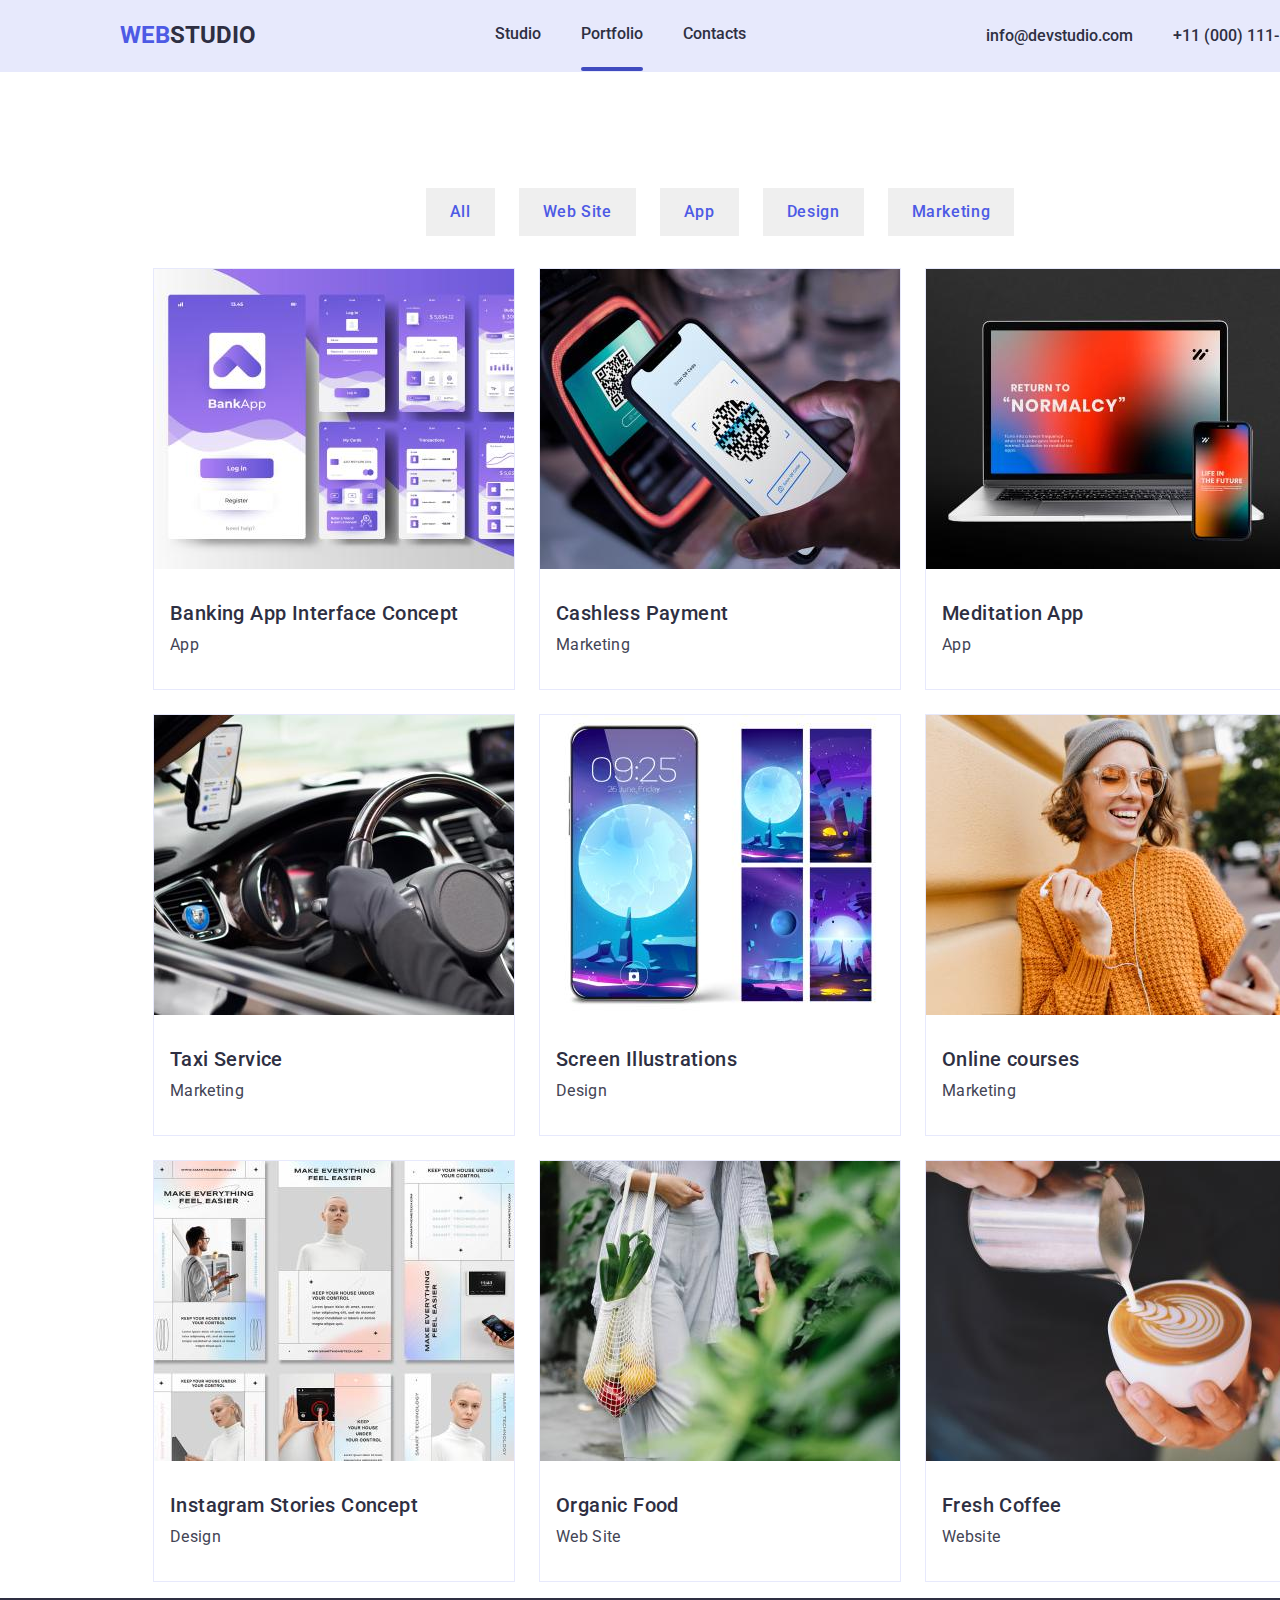
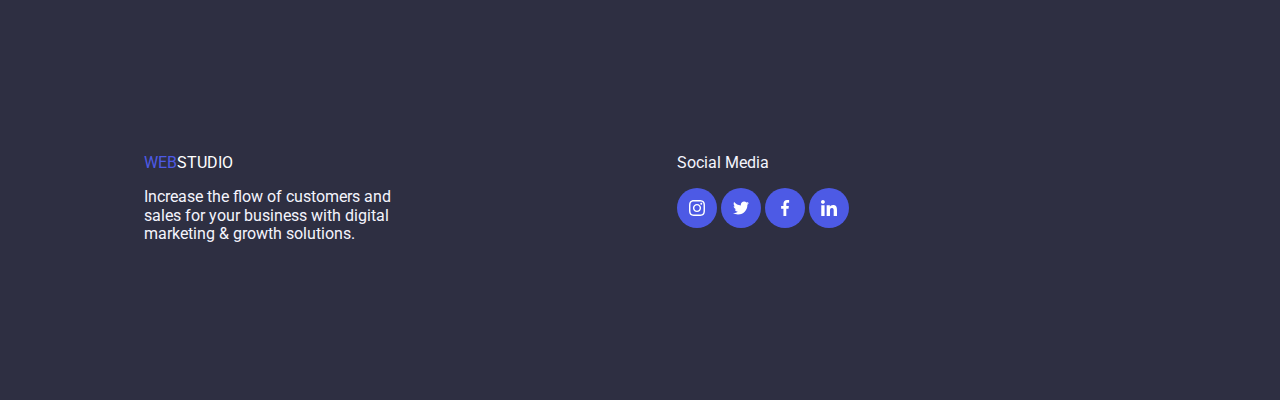
==== portfolio.html @ 2156551a "Initial commit" ====
<!DOCTYPE html>
<html lang="en">
<head>
    <meta charset="UTF-8">
    <meta name="viewport" content="width=device-width, initial-scale=1.0">
    <title>Portfolio</title>
    <!--CSS Link-->
    <link rel="stylesheet" href="css/styles.css"/>
    <link rel="stylesheet" href="css/modern-normalize.css"/>

    <!--Roboto Font Link-->
    <link rel="preconnect" href="https://fonts.googleapis.com"/>
    <link rel="preconnect" href="https://fonts.gstatic.com" crossorigin/>
    <link href="https://fonts.googleapis.com/css2?family=Roboto:wght@400;500;700;900&display=swap" rel="stylesheet"/>
    
    <!--Raleway Font Link-->
    <link rel="preconnect" href="https://fonts.googleapis.com"/>
    <link rel="preconnect" href="https://fonts.gstatic.com" crossorigin/>
    <link href="https://fonts.googleapis.com/css2?family=Raleway:wght@800&display=swap" rel="stylesheet"/>
    
</head>
<body>
    <header class ="NavBar">
        <!--Changes Sample-->
        <!--LOGO-->
          <a class="logo" href="#"><span>WEB</span>STUDIO</a>
    
          <!--Menu Navi-->
          <nav class="menu">
            <ul class="navi-menu">
              <li><a href="index.html" class="nav-link">Studio</a></li>
              <li><a href="portfolio.html" target="_self" class="nav-link active">Portfolio</a></li>
              <li><a href="#contacts" class="nav-link">Contacts</a></li>
            </ul>
          </nav>
    
          <!--Contacts-->
          <ul class="contacts">
            <li class="contacts-detail">
              <address>
                <a href="mailto:info@devstudio.com">info@devstudio.com</a>
              </address>
            </li>
            <li><a href="tel:+1100011111">+11 (000) 111-11-11</a></li>
          </ul>
        </header>
    <main>

      <!--Seacrch Tab Div-->
      <div class="Search-Tab">
        <ul class="search-tab-list">
          <li><button class="search-list-btn">All</button></li>
          <li><button class="search-list-btn">Web Site</button></li>
          <li><button class="search-list-btn">App</button></li>
          <li><button class="search-list-btn">Design</button></li>
          <li><button class="search-list-btn">Marketing</button></li>
        </ul>
      </div>
      <!--Prjiect Cards-->
      <div class="projects">
        <ul class="project-cards">

          <li class="project-card">
            <div class="project-image">
              <img src="./images/img (1).jpg" alt="Bank"/>
              <div class="proj-image-caption">
                <p>
                  14 Stylish and User-Friendly App Design Concepts · Task Manager App · Calorie Tracker App · Exotic Fruit Ecommerce App · Cloud Storage App
                </p>
              </div>
            </div>
            <!--Title Card-->
            <div class="project-card-name">
              <h3 class="card-name-title">Banking App Interface Concept</h3>
              <h3 class="project-category">App</h3>
            </div>
          </li>

          <li class="project-card">
            <div class="project-image">
              <img src="./images/imgCashless.jpg" alt="Cashless"/>
              <div class="proj-image-caption">
                <p>
                  14 Stylish and User-Friendly App Design Concepts · Task Manager App · Calorie Tracker App · Exotic Fruit Ecommerce App · Cloud Storage App
                </p>
              </div>
            </div>
            <div class="project-card-name">
              <h3 class="card-name-title">Cashless Payment</h3>
              <h3 class="project-category">Marketing</h3>
            </div>
          </li>
          
          <li class="project-card">
            <div class="project-image">
              <img src="./images/imglaptopPhone.jpg" alt="meditation"/>
              <div class="proj-image-caption">
                <p>
                  14 Stylish and User-Friendly App Design Concepts · Task Manager App · Calorie Tracker App · Exotic Fruit Ecommerce App · Cloud Storage App
                </p>
              </div>
            </div>
            <div class="project-card-name">
              <h3 class="card-name-title">Meditation App</h3>
              <h3 class="project-category">App</h3>
            </div>
          </li>

          <li class="project-card">
            <div class="project-image">
              <img src="./images/imgtaxi.jpg" alt="taxi-service"/>
              <div class="proj-image-caption">
                <p>
                  14 Stylish and User-Friendly App Design Concepts · Task Manager App · Calorie Tracker App · Exotic Fruit Ecommerce App · Cloud Storage App
                </p>
              </div>
            </div>
            <div class="project-card-name">
              <h3 class="card-name-title">Taxi Service</h3>
              <h3 class="project-category">Marketing</h3>
            </div>
          </li>

          <li class="project-card">
            <div class="project-image">
              <img src="./images/imgThemes.jpg" alt="themes"/>
              <div class="proj-image-caption">
                <p>
                  14 Stylish and User-Friendly App Design Concepts · Task Manager App · Calorie Tracker App · Exotic Fruit Ecommerce App · Cloud Storage App
                </p>
              </div>
            </div>
            <div class="project-card-name">
              <h3 class="card-name-title">Screen Illustrations</h3>
              <h3 class="project-category">Design</h3>
            </div>
          </li>

          <li class="project-card">
            <div class="project-image">
              <img src="./images/imgcourses.jpg" alt="courses"/>
              <div class="proj-image-caption">
                <p>
                  14 Stylish and User-Friendly App Design Concepts · Task Manager App · Calorie Tracker App · Exotic Fruit Ecommerce App · Cloud Storage App
                </p>
              </div>
            </div>
            <div class="project-card-name">
              <h3 class="card-name-title">Online courses</h3>
              <h3 class="project-category">Marketing</h3>
            </div>
          </li>

          <li class="project-card">
            <div class="project-image">
              <img src="./images/imgIGConcept.jpg" alt="IG-Concept"/>
               <div class="proj-image-caption">
                 <p>
                   14 Stylish and User-Friendly App Design Concepts · Task Manager App · Calorie Tracker App · Exotic Fruit Ecommerce App · Cloud Storage App
                 </p>
               </div>
             </div>
            <div class="project-card-name">
              <h3 class="card-name-title">Instagram Stories Concept</h3>
              <h3 class="project-category">Design</h3>
            </div>
          </li>

          <li class="project-card">
            <div class="project-image">
              <img src="./images/imgOrganic.jpg" alt="organic"/>
               <div class="proj-image-caption">
                 <p>
                   14 Stylish and User-Friendly App Design Concepts · Task Manager App · Calorie Tracker App · Exotic Fruit Ecommerce App · Cloud Storage App
                 </p>
               </div>
             </div>
            <div class="project-card-name">
              <h3 class="card-name-title">Organic Food</h3>
              <h3 class="project-category">Web Site</h3>
            </div>
          </li>

          <li class="project-card">
            <div class="project-image">
              <img src="./images/imgcoffee.jpg" alt="coffee"/>
               <div class="proj-image-caption">
                 <p>
                   14 Stylish and User-Friendly App Design Concepts · Task Manager App · Calorie Tracker App · Exotic Fruit Ecommerce App · Cloud Storage App
                 </p>
               </div>
             </div>
            <div class="project-card-name">
            <h3 class="card-name-title">Fresh Coffee</h3>
            <h3 class="project-category">Website</h3>
            </div>
          </li>

        </ul>

      </div>
    </main>
       <!--foorter-->
    <footer class="footer-end">
      <div>
      <div class="foot-header">
        <a class="logo-footer" href="#"><span>WEB</span>STUDIO</a>
      </div>
      <div class="footer-body">
        Increase the flow of customers and 
        sales for your business with digital 
        marketing & growth solutions.
      </div>
      </div>
  
      <div class="social-footer">
        <div class="social-header">Social Media</div>
        
        <div class="social-icon-div">
          <a href="#" class="social-icon-footer">
            <svg width="16" height="16">
              <use href="./images/icons.svg#instagram"></use>
            </svg>
          </a>
          <!--Twitter-->
          <a href="#" class="social-icon-footer">
            <svg width="16" height="16">
              <use href="./images/icons.svg#twitter-1"></use>
            </svg>
          </a>
          <!--Instagram-->
          <a href="#" class="social-icon-footer">
            <svg width="16" height="16">
              <use href="./images/icons.svg#facebook-1"></use>
            </svg>
          </a>
          <!--Linkin-->
          <a href="#" class="social-icon-footer">
            <svg width="16" height="16">
              <use href="./images/icons.svg#linkedin-1"></use>
            </svg>
          </a>
        </div>
      </div>
      </footer>
    <!--Modal-->
    <script src="./js/modal.js"></script>
</body>
</html>
---- css/styles.css ----
:root{
    --NAVY-BLUE: #2E2F42;
    --IRIS: #4D5AE5;
    --WHITE: #FFF;
    --CORNFLOWER: #E7E9FC;
    --CLOUD: #F4F4FD;
    --GREY: #2E2F42;
    --SLATE: #434455;
    --LIGHTSLATE:#8E8F99;
    --OCEAN: #404BBF;
}

*,
*::before,
*::after {
  box-sizing: border-box;
}

/*Body Default Value*/
body{
    font-family: roboto,sans-serif;
    font-size:16px;
    font-weight: 400;
    width: 1440px;
}

/* list style global*/
li{
    list-style: none;
}
ul{
    padding-left: 0%;
}
h2{
    color: var(--NAVY-BLUE);
    text-align: center;
    
    font-size: 36px;
    font-style: normal;
    font-weight: 700;
    line-height: 40px;
    letter-spacing: 0.72px;
    text-transform: capitalize;
}

h3{
    color: var(--NAVY-BLUE);
    font-size: 20px;
    font-style: normal;
    font-weight: 500;
    line-height: 24px; /* 120% */
    letter-spacing: 0.4px;
}

p{
    color:var(--SLATE);
}


/*Navigation*/

.NavBar{
    display: flex; 
    justify-content: space-around;
    height: 72px;
    align-items: center;  
    background-color: var(--CORNFLOWER);
}
.navi-menu{
    display: inline-flex;
    align-items: flex-start;
    gap: 40px;
}

.contacts{
    display: inline-flex;
    align-items: center;
    gap: 40px;
}


/* Nav Logo */

.logo{
    text-decoration: none;
    color: var(--NAVY-BLUE);
    font-weight: 700;
    font-size: 24px;
}
.logo span{
    color:var(--IRIS);
}
.navi-menu{
    margin-top: 0px;
    margin-bottom: 0px;
}
.navi-menu a{
    text-decoration: none;
    color: var(--NAVY-BLUE);
    font-weight: 500;
}

.contacts a{
    text-decoration: none;
    font-style: normal;
    color:var(--NAVY-BLUE);
    font-weight: 500;
    margin-top: none;
}

.nav-link:hover,
.nav-link:focus{
    color:var(--OCEAN);
}

.active{
    color:var(--OCEAN);
}
.active::after{
    content:" ";
    display:block;
    width:100%;
    height:4px;
    border-radius: 2px;
    background-color: var(--OCEAN);
    position: relative;
    top: 24px;
    
}


/*Order Service No Flex*/

.studio{
    background: linear-gradient(rgba(46, 47, 66, 0.70),rgba(46, 47, 66, 0.70)), url("../images/people-hero.png");
    position: relative;
    background-size: cover;
    padding-top: 188px;
    padding-bottom: 188px;
    color:var(--WHITE);
    flex-shrink: 0;
    text-align: center;
}


/*.header-solution{
    padding-top: 188px;
    padding-bottom: 188px;
    color:var(--WHITE);
    flex-shrink: 0;
    text-align: center;
}*/

.header-main{
    font-size: 56px;
    font-weight: 700;
    line-height: 60px;
    color: var(--WHITE);
}


/*Button Div+*/

.order{
    background-color: var(--IRIS);
    color: var(--WHITE);
    border-radius: 4px;
    padding: 16px 32px;
    text-align: center;
    box-shadow: 0px 4px 4px 0px rgba(0, 0, 0, 0.15);

}
.order{
    border-style: none;
    font-weight: 500;
}
.order:hover{
    background: var(--OCEAN);
}


/*Description*/

.head-content{
    padding-top: 120px;
    padding-bottom: 120px;
}

.studio-strat,
.studio-punc,
.studio-dili,
.studio-tech{
    display: inline-flex;
    width: 264px;
    flex-direction: column;
    align-items: flex-start;
    text-align: justify;
    gap: 8px;
}

.about-icon{
    width: 264px;
    height: 112px;
    text-align: center;
    padding: 24px 0;
    background-color: var(--CLOUD);
}

.studio-des{
    display: flex;
    flex-direction: row;
    gap:24px;
    justify-content: center;
}


/*Wha we are doing*/

.portfolio-doing{
    display: flex;
    flex-direction: row;
    gap: 24px;
    justify-content: center;
    padding-bottom: 76px;
}
.header-portfolio{
    padding: 120px;
}

/*Team Members*/

.header-team{
    padding-top: 120px;
    padding-bottom: 120px;
    background-color: var(--CORNFLOWER);
}

.team-members{
    display: flex;
    flex-direction: row;
    justify-content: center;
    gap: 24px;
}

.team-mark,
.team-tom,
.team-camila,
.team-daniel{
    display: flex;
    padding-bottom: 0px;
    flex-direction: column;
    justify-content: center;
    align-items: center;
    padding-bottom: 32px;
    /*Border*/
    border-radius: 0px 0px 4px 4px;
    background: var(--WHITE, #FFF);
    box-shadow: 0px 2px 1px 0px rgba(46, 47, 66, 0.08), 0px 1px 1px 0px rgba(46, 47, 66, 0.16), 0px 1px 6px 0px rgba(46, 47, 66, 0.08);
}

.social-icon{
    display: inline-flex;
    flex-direction: row;
    justify-content: space-around;
    align-items: center;
    gap:24px;
}

.team-social-icon{
    background-color: var(--IRIS);
    height:40px;
    width: 40px;
    border-radius:50%;
    display: flex;
    align-items: center;
    justify-content: center;
}
.team-social-icon svg{
    fill: var(--WHITE);
}

/*Client Styling*/
.client-list{
    display: flex;
    flex-direction: row;
    justify-content: center;
    padding-top: 112px;
    gap: 24px;
}

.customer{
    padding-top: 120px;
    padding-bottom: 120px;
}

.client-logo-box{
    fill: var(--LIGHTSLATE);
    padding: 16px 32px;
    border-radius: 4px;
    border: 1px solid var(--LIGHTSLATE);
}
/*Footer Section*/
.logo-footer{
    text-decoration: none;
    color:var(--WHITE);
}
.logo-footer span{
    color: var(--IRIS);
    text-decoration: none;
}


.footer-end{
    background-color: var(--NAVY-BLUE);
    color: var(--CLOUD);
    padding-top: 156px;
    padding-bottom: 156px;
    padding-left: 10%;
    display: flex;
    align-content: baseline;
}
.footer-body{
    padding-top:16px;
    width:264px;
}

.social-footer{
    padding-left: 269px;
}

.social-icon-div{
    padding-top: 16px;
}
.social-icon-footer{
    background-color: var(--IRIS);
    width: 40px;
    height: 40px;
    border-radius: 50%;
    display: inline-flex;
    justify-content: center;
    align-items: center;
}

.social-icon-footer svg{
    fill:var(--WHITE);
}


/* Portfolio Tab Style*/

.Search-Tab{
    text-align: center;
    width: 1440px;
    padding-top: 100px;
}

.search-tab-list{
    display: inline-flex;
    justify-content: center;
    align-items: center;
    flex-direction: row;
    gap: 24px;

}

.search-list-btn{
    display: flex;
    padding: 12px 24px;
    align-items: flex-start;
    border-style: none;

    color: var(--IRIS);
    text-align: center;
    font-family: Roboto;
    font-size: 16px;
    font-style: normal;
    font-weight: 500;
    line-height: 24px; /* 150% */
    letter-spacing: 0.64px;  
}
.search-list-btn:active{
    color: var(--WHITE);
    border-radius: 4px;
    background: var(--OCEAN);
    box-shadow:  0px 2px 2px 0px rgba(0, 0, 0, 0.12), 0px 2px 1px 0px rgba(0, 0, 0, 0.08), 0px 3px 1px 0px rgba(0, 0, 0, 0.10);
}

/*Project Cards*/

.project-cards{
    display: flex;
    flex-direction: row;
    flex-wrap: wrap;
    justify-content: center;
    gap: 24px;
}

.project-cards img{
    width: 360px;
    height: 300px;
    flex-shrink: 0;
    display: block;
}

.project-card{
    display: flex;
    flex-direction: column;
    gap: 32px;
    border: solid 1px var(--CORNFLOWER);
    background-color: var(--WHITE);
    padding-bottom: 32px;

}

.project-card-name{
    display: flex;
    flex-direction: column;
    justify-content: center;
    align-items: flex-start;
    align-self: stretch;
    padding: 0px 16px;
    gap: 8px;
}

.card-name-title{
    color: var(--NAVY-BLUE);
    margin: 0;
    font-family: Roboto;
    font-size: 20px;
    font-style: normal;
    font-weight: 500;
    line-height: 24px; /* 120% */
    letter-spacing: 0.4px;
}

.project-category{
    color: var(--SLATE);
    margin:0;
    font-family: Roboto;        
    font-size: 16px;
    font-style: normal;
    font-weight: 400;
    line-height: 24px; /* 150% */
    letter-spacing: 0.32px;
}

.project-card{
    overflow: hidden;

}
.project-image{
    position: relative;
    overflow: hidden;
}

.proj-image-caption{
    position:absolute;
    background-color: var(--IRIS);
    width: 100%;
    height: 100%;
    top: 0;
    left:0;
    opacity: 0;
    transform: translateY(100%);
    transition: transform 0.25s cubic-bezier(0.4, 0, 0.2, 1);
}

.proj-image-caption p{
    color:var(--CLOUD);
    padding: 40px 32px;
}

.project-card:hover .proj-image-caption{
    opacity:1;
    transform: translateY(0);
}

.project-card:hover{
    border: 1px solid var(--CLOUD);
    background: var(--WHITE);
    box-shadow: 0px 2px 1px 0px rgba(46, 47, 66, 0.08), 0px 1px 1px 0px rgba(46, 47, 66, 0.16), 0px 1px 6px 0px rgba(46, 47, 66, 0.08);
}

/*Modal*/

.backdrop-overlay{
    position: fixed;
    background-color: rgba(46,47,66,0.40);
    width: 100%;
    height: 100%;
    top:0;
    display: flex;
    justify-content: center;
    align-items: center;
    transition: opacity 250ms cubic-bezier(0.4, 0, 0.2, 1);
}

.modal-content{
    position:fixed;
    background-color: var(--WHITE);
    width: 408px;
    height: 584px;
    flex-shrink: 0;
    border-radius: 4px;
    display: flex;
    justify-content: center;
    align-items: flex-start;
    padding-top: 24px;
    padding-right: 24px;

}

.close-modal-btn{
    border-radius: 100%;
    width: 24px;
    height: 24px;
    display: inline-flex;
    justify-content: center;
    align-items: center;
    margin-left: auto;
    border: solid 1px transparent;
    cursor:pointer;
}
.close-modal-btn:hover{
    background-color: var(--IRIS);
}

.is-hidden{
    pointer-events: none;
    opacity: 0;
}
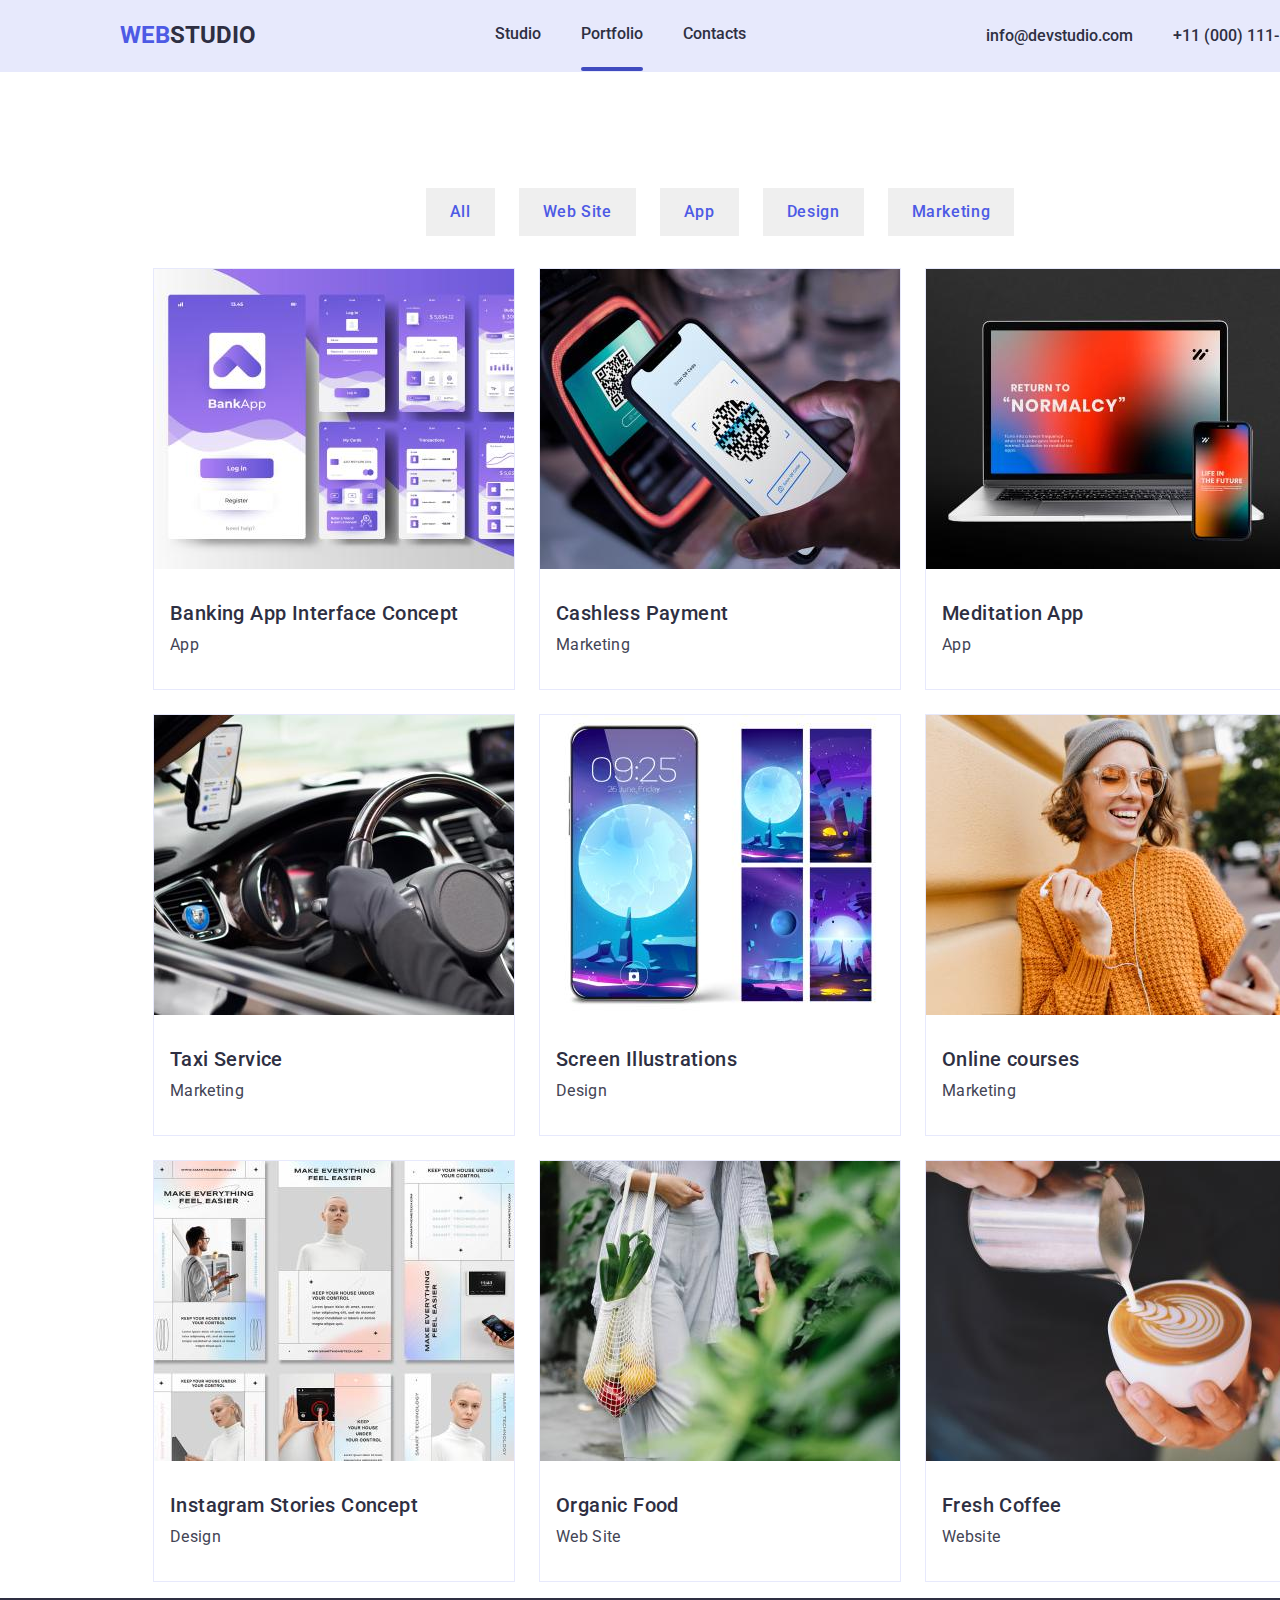
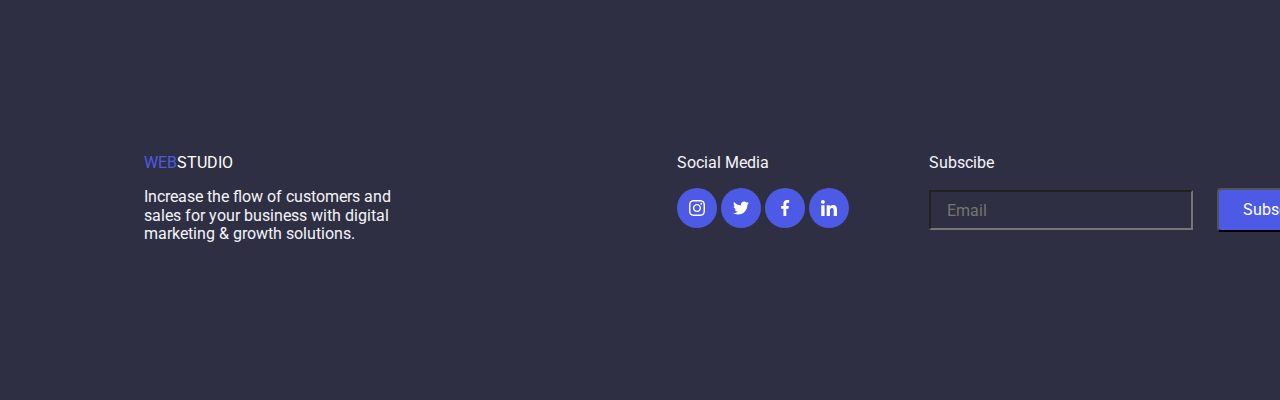
==== commit 9eb94529: "Footer Edit" ====
--- a/portfolio.html
+++ b/portfolio.html
@@ -201,48 +201,70 @@
       </div>
     </main>
        <!--foorter-->
-    <footer class="footer-end">
-      <div>
-      <div class="foot-header">
-        <a class="logo-footer" href="#"><span>WEB</span>STUDIO</a>
-      </div>
-      <div class="footer-body">
-        Increase the flow of customers and 
-        sales for your business with digital 
-        marketing & growth solutions.
-      </div>
-      </div>
-  
-      <div class="social-footer">
-        <div class="social-header">Social Media</div>
-        
-        <div class="social-icon-div">
-          <a href="#" class="social-icon-footer">
-            <svg width="16" height="16">
-              <use href="./images/icons.svg#instagram"></use>
-            </svg>
-          </a>
-          <!--Twitter-->
-          <a href="#" class="social-icon-footer">
-            <svg width="16" height="16">
-              <use href="./images/icons.svg#twitter-1"></use>
-            </svg>
-          </a>
-          <!--Instagram-->
-          <a href="#" class="social-icon-footer">
-            <svg width="16" height="16">
-              <use href="./images/icons.svg#facebook-1"></use>
-            </svg>
-          </a>
-          <!--Linkin-->
-          <a href="#" class="social-icon-footer">
-            <svg width="16" height="16">
-              <use href="./images/icons.svg#linkedin-1"></use>
-            </svg>
-          </a>
+       <footer class="footer-end">
+
+        <div class="first-footer">
+            <div class="foot-header">
+              <a class="logo-footer" href="#"><span>WEB</span>STUDIO</a>
+            </div>
+    
+            <div class="footer-body">
+              Increase the flow of customers and 
+              sales for your business with digital 
+              marketing & growth solutions.
+          </div>
         </div>
-      </div>
-      </footer>
+    
+        <div class="second-footer">
+    
+          <div class="social-container">
+          <div class="social-header">Social Media</div>
+          
+          <div class="social-icon-div">
+            <a href="#" class="social-icon-footer">
+              <svg width="16" height="16">
+                <use href="./images/icons.svg#instagram"></use>
+              </svg>
+            </a>
+            <!--Twitter-->
+            <a href="#" class="social-icon-footer">
+              <svg width="16" height="16">
+                <use href="./images/icons.svg#twitter-1"></use>
+              </svg>
+            </a>
+            <!--Instagram-->
+            <a href="#" class="social-icon-footer">
+              <svg width="16" height="16">
+                <use href="./images/icons.svg#facebook-1"></use>
+              </svg>
+            </a>
+            <!--Linkin-->
+            <a href="#" class="social-icon-footer">
+              <svg width="16" height="16">
+                <use href="./images/icons.svg#linkedin-1"></use>
+              </svg>
+            </a>
+            </div>
+          </div>
+    
+          <div class="subscribe-container">
+            <div class="subscribe-footer">
+              <div class="subsrcibe-header">Subscibe</div>
+              <div class="subscribe-text-footer">
+                <input class="subscribe-text-input" type="text" placeholder="Email"/>
+                <div class="subs-btn-footer">
+                  <button class="sub-btn">Subscribe
+                    <svg width="24" height="24">
+                      <use href="./images/icons.svg#icon-send">
+                      </use>
+                    </svg>
+                  </button>
+                </div>
+              </div>
+            </div>
+          </div>
+          </div>
+        </footer>
     <!--Modal-->
     <script src="./js/modal.js"></script>
 </body>
--- a/css/styles.css
+++ b/css/styles.css
@@ -8,6 +8,7 @@
     --SLATE: #434455;
     --LIGHTSLATE:#8E8F99;
     --OCEAN: #404BBF;
+    --BLACK: #000;
 }
 
 *,
@@ -137,19 +138,9 @@
     background-size: cover;
     padding-top: 188px;
     padding-bottom: 188px;
-    color:var(--WHITE);
     flex-shrink: 0;
     text-align: center;
 }
-
-
-/*.header-solution{
-    padding-top: 188px;
-    padding-bottom: 188px;
-    color:var(--WHITE);
-    flex-shrink: 0;
-    text-align: center;
-}*/
 
 .header-main{
     font-size: 56px;
@@ -300,32 +291,46 @@
     border: 1px solid var(--LIGHTSLATE);
 }
 /*Footer Section*/
-.logo-footer{
-    text-decoration: none;
-    color:var(--WHITE);
-}
-.logo-footer span{
-    color: var(--IRIS);
-    text-decoration: none;
-}
-
 
 .footer-end{
     background-color: var(--NAVY-BLUE);
     color: var(--CLOUD);
     padding-top: 156px;
     padding-bottom: 156px;
+    display: flex;
+    flex-direction: row;
+    
+}
+.logo-footer{
+    text-decoration: none;
+    color:var(--WHITE);
+}
+.logo-footer span{
+    color: var(--IRIS);
+    text-decoration: none;
+}
+
+.first-footer{
+
     padding-left: 10%;
-    display: flex;
-    align-content: baseline;
 }
 .footer-body{
     padding-top:16px;
     width:264px;
 }
 
-.social-footer{
+.second-footer{
     padding-left: 269px;
+    display: flex;
+    flex-direction: row;
+    gap:80px;   
+}
+
+.social-container{
+    display: inline-flex;
+    flex-direction: column;
+    justify-content: flex-start;
+    align-items: baseline;
 }
 
 .social-icon-div{
@@ -340,11 +345,37 @@
     justify-content: center;
     align-items: center;
 }
-
 .social-icon-footer svg{
     fill:var(--WHITE);
 }
 
+/*Footer Subscibe*/
+.subscribe-text-footer{
+    padding-top:16px;
+    display: inline-flex;
+    flex-direction: row;
+    justify-content: center;
+    align-items: center;
+    gap: 24px;
+}
+.subscribe-text-input{
+    width: 264px;
+    height: 40px;
+    padding: 8px 16px;
+    background-color: var(--NAVY-BLUE);
+    color: var(--WHITE);
+}
+
+.sub-btn{
+    display: inline-flex;
+    padding: 8px 24px;
+    justify-content: center;
+    align-items: center;
+    gap: 16px;
+    border-radius:4px;
+    background-color: var(--IRIS);
+    color: white; 
+}
 
 /* Portfolio Tab Style*/
 
@@ -500,26 +531,37 @@
     background-color: var(--WHITE);
     width: 408px;
     height: 584px;
-    flex-shrink: 0;
     border-radius: 4px;
-    display: flex;
-    justify-content: center;
-    align-items: flex-start;
-    padding-top: 24px;
-    padding-right: 24px;
-
-}
+    padding: 24px;
+
+}
+
+.modal-content p{
+    text-align: center;
+    color: var(--NAVY-BLUE);
+    /* Body Medium */
+    font-family: Roboto;
+    font-size: 16px;
+    font-style: normal;
+    font-weight: 500;
+    line-height: 24px; /* 150% */
+    letter-spacing: 0.32px
+}
+
 
 .close-modal-btn{
     border-radius: 100%;
-    width: 24px;
-    height: 24px;
-    display: inline-flex;
-    justify-content: center;
-    align-items: center;
+    border: 1px solid black;  
+    background-color: white;
+    width: 30px;
+    height: 30px;
     margin-left: auto;
-    border: solid 1px transparent;
-    cursor:pointer;
+    transition: fill 250ms cubic-bezier(0.4,0,0.2,1);
+    cursor: pointer;
+    display: flex;
+    align-items: center;
+    justify-content: center;
+    
 }
 .close-modal-btn:hover{
     background-color: var(--IRIS);
@@ -530,3 +572,51 @@
     opacity: 0;
 }
 
+/*Modal Form Contacts*/
+
+.service-label{
+    display: flex;
+    flex-direction: column;
+    margin-bottom: 30px;
+    width: 100%;
+    position: relative;
+}
+
+.input-label{
+    text-align: left;
+    margin-bottom: 5px;
+}
+
+.service-text{
+    padding: 12px 40px;
+    border: 1px solid var(--LIGHTSLATE);
+    border-radius: 4px;
+    transition: 250ms;
+    transition-property: color, border-block-color, background-color;
+    transition-timing-function: cubic-bezier(0.4,0,0.2,1);
+}
+
+.service-icon{
+    position:absolute;
+    top: 50%; 
+    left: 15px;
+    fill: var(--BLACK);
+    transition: fill 250ms cubic-bezier(0.4,0,0.2,1);
+}
+
+.input-label{
+    color: var(--LIGHTSLATE);
+    font-family: Roboto;
+    font-size: 12px;
+    font-style: normal;
+    font-weight: 400;
+    line-height: 14px; /* 116.667% */
+    letter-spacing: 0.48px;
+}
+
+.service-text:focus + .service-icon,
+.service-text:hover + .service-icon{
+    fill: var(--IRIS); 
+    border-block-color: var(--IRIS);
+}
+
